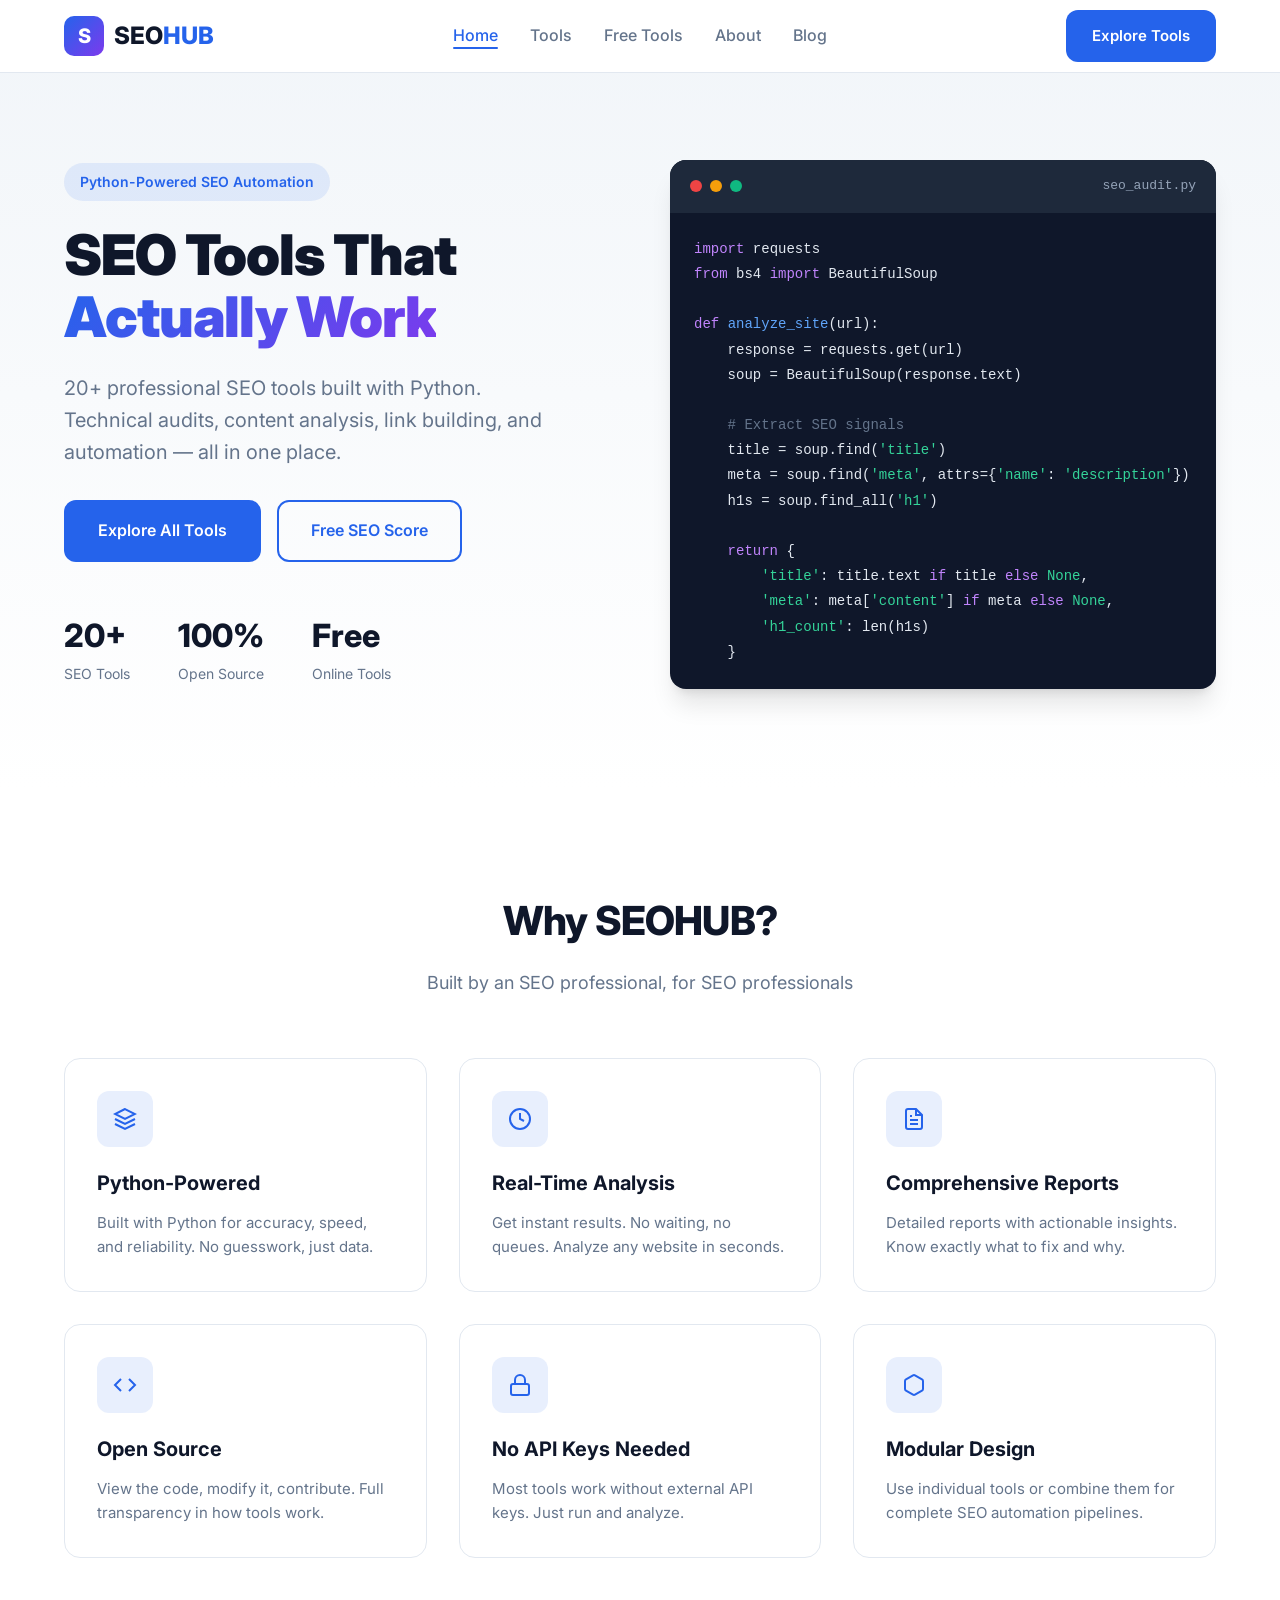
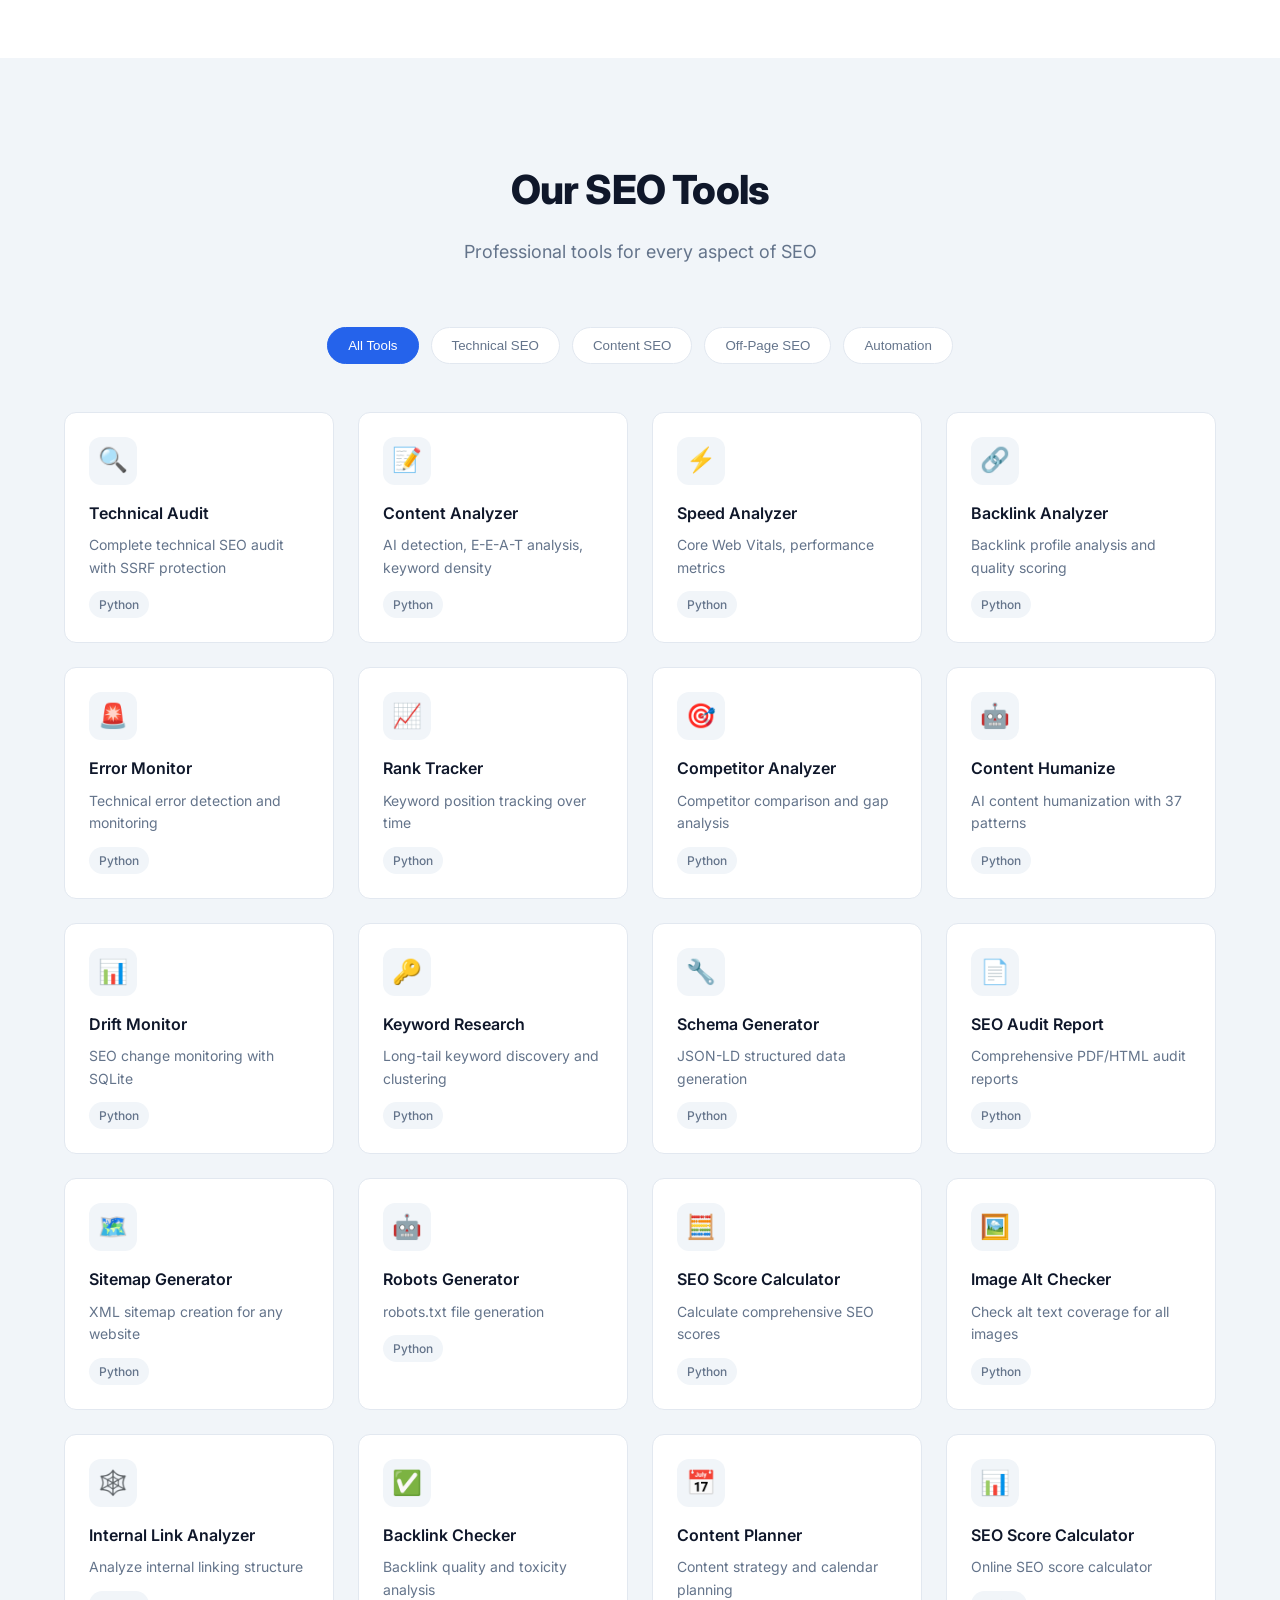
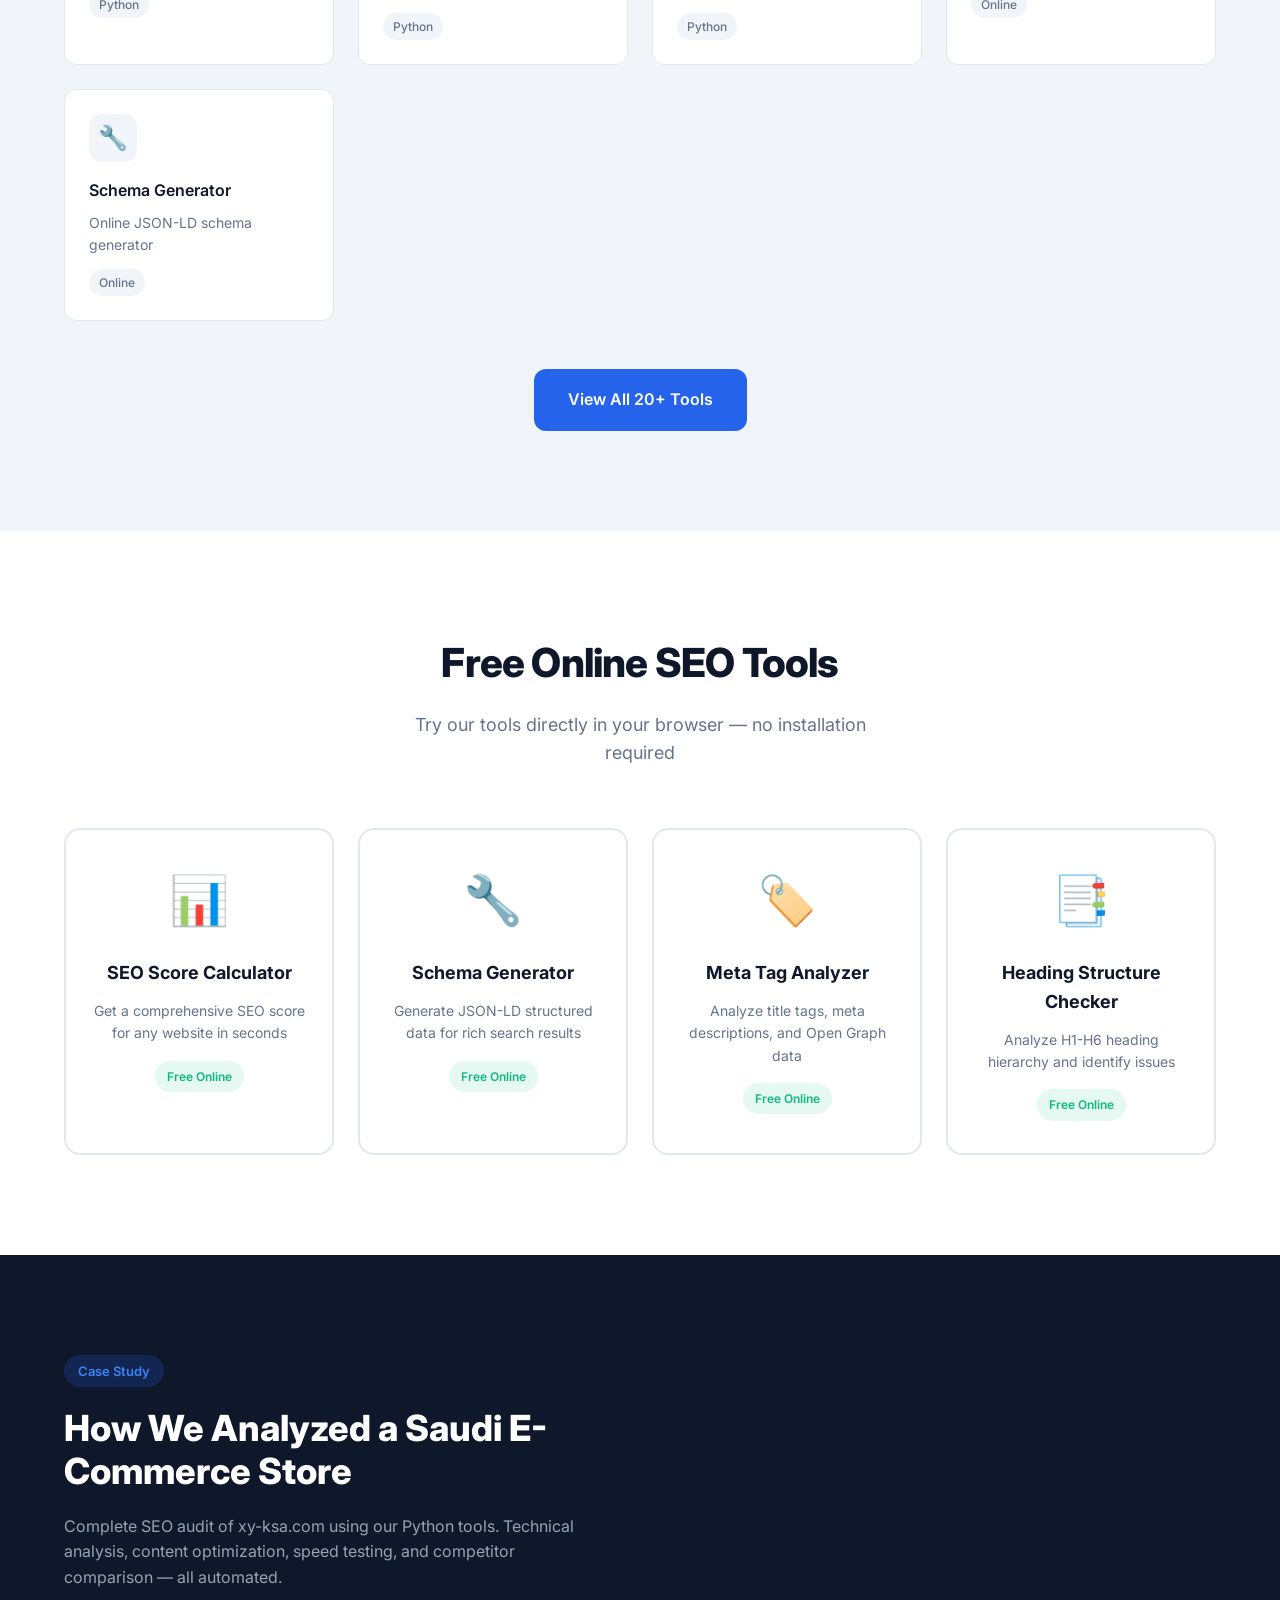
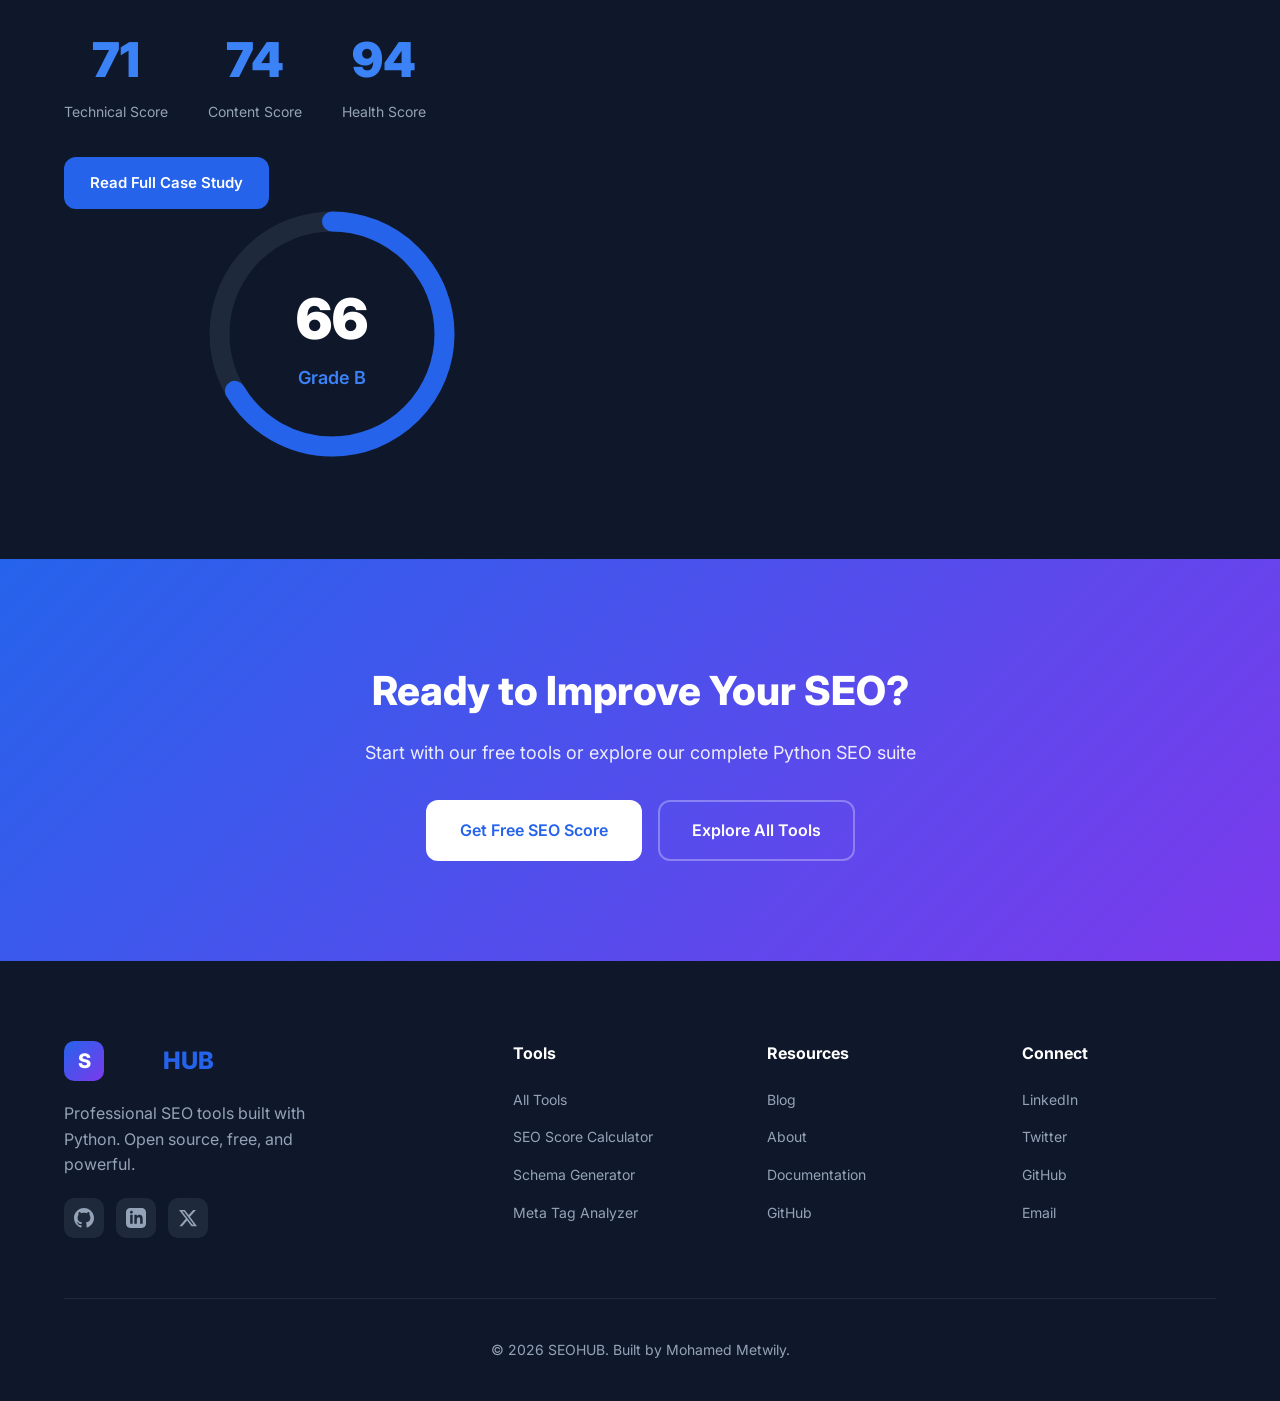
==== index.html @ c3970af4 "Initial commit: SEOHUB - Professional SEO Tools Website" ====
<!DOCTYPE html>
<html lang="en">
<head>
    <meta charset="UTF-8">
    <meta name="viewport" content="width=device-width, initial-scale=1.0">
    <title>SEOHUB - Professional SEO Tools & Automation</title>
    <meta name="description" content="20+ Python-powered SEO tools for technical audits, content analysis, link building, and automation. Free online SEO tools.">
    <link href="https://fonts.googleapis.com/css2?family=Inter:wght@300;400;500;600;700;800;900&display=swap" rel="stylesheet">
    <link rel="stylesheet" href="css/style.css">
</head>
<body>
    <!-- Header -->
    <header class="header">
        <div class="container">
            <nav class="nav">
                <a href="index.html" class="logo">
                    <span class="logo-icon">S</span>
                    <span class="logo-text">SEO<span class="logo-accent">HUB</span></span>
                </a>
                <ul class="nav-links">
                    <li><a href="index.html" class="active">Home</a></li>
                    <li><a href="tools.html">Tools</a></li>
                    <li><a href="tools/seo-score-calculator.html">Free Tools</a></li>
                    <li><a href="about.html">About</a></li>
                    <li><a href="blog.html">Blog</a></li>
                </ul>
                <div class="nav-cta">
                    <a href="tools.html" class="btn btn-primary">Explore Tools</a>
                </div>
                <button class="mobile-menu-btn" aria-label="Menu">
                    <span></span><span></span><span></span>
                </button>
            </nav>
        </div>
    </header>

    <!-- Hero Section -->
    <section class="hero">
        <div class="container">
            <div class="hero-content">
                <div class="hero-badge">Python-Powered SEO Automation</div>
                <h1>SEO Tools That <span class="gradient-text">Actually Work</span></h1>
                <p class="hero-subtitle">20+ professional SEO tools built with Python. Technical audits, content analysis, link building, and automation — all in one place.</p>
                <div class="hero-cta">
                    <a href="tools.html" class="btn btn-primary btn-lg">Explore All Tools</a>
                    <a href="tools/seo-score-calculator.html" class="btn btn-outline btn-lg">Free SEO Score</a>
                </div>
                <div class="hero-stats">
                    <div class="stat">
                        <span class="stat-number">20+</span>
                        <span class="stat-label">SEO Tools</span>
                    </div>
                    <div class="stat">
                        <span class="stat-number">100%</span>
                        <span class="stat-label">Open Source</span>
                    </div>
                    <div class="stat">
                        <span class="stat-number">Free</span>
                        <span class="stat-label">Online Tools</span>
                    </div>
                </div>
            </div>
            <div class="hero-visual">
                <div class="code-block">
                    <div class="code-header">
                        <span class="dot red"></span>
                        <span class="dot yellow"></span>
                        <span class="dot green"></span>
                        <span class="code-title">seo_audit.py</span>
                    </div>
                    <pre class="code-content"><code><span class="keyword">import</span> requests
<span class="keyword">from</span> bs4 <span class="keyword">import</span> BeautifulSoup

<span class="keyword">def</span> <span class="function">analyze_site</span>(url):
    response = requests.get(url)
    soup = BeautifulSoup(response.text)
    
    <span class="comment"># Extract SEO signals</span>
    title = soup.find(<span class="string">'title'</span>)
    meta = soup.find(<span class="string">'meta'</span>, attrs={<span class="string">'name'</span>: <span class="string">'description'</span>})
    h1s = soup.find_all(<span class="string">'h1'</span>)
    
    <span class="keyword">return</span> {
        <span class="string">'title'</span>: title.text <span class="keyword">if</span> title <span class="keyword">else</span> <span class="string">None</span>,
        <span class="string">'meta'</span>: meta[<span class="string">'content'</span>] <span class="keyword">if</span> meta <span class="keyword">else</span> <span class="string">None</span>,
        <span class="string">'h1_count'</span>: len(h1s)
    }</code></pre>
                </div>
            </div>
        </div>
    </section>

    <!-- Features Section -->
    <section class="features">
        <div class="container">
            <div class="section-header">
                <h2>Why SEOHUB?</h2>
                <p>Built by an SEO professional, for SEO professionals</p>
            </div>
            <div class="features-grid">
                <div class="feature-card">
                    <div class="feature-icon">
                        <svg width="24" height="24" viewBox="0 0 24 24" fill="none" stroke="currentColor" stroke-width="2"><path d="M12 2L2 7l10 5 10-5-10-5zM2 17l10 5 10-5M2 12l10 5 10-5"/></svg>
                    </div>
                    <h3>Python-Powered</h3>
                    <p>Built with Python for accuracy, speed, and reliability. No guesswork, just data.</p>
                </div>
                <div class="feature-card">
                    <div class="feature-icon">
                        <svg width="24" height="24" viewBox="0 0 24 24" fill="none" stroke="currentColor" stroke-width="2"><circle cx="12" cy="12" r="10"/><path d="M12 6v6l4 2"/></svg>
                    </div>
                    <h3>Real-Time Analysis</h3>
                    <p>Get instant results. No waiting, no queues. Analyze any website in seconds.</p>
                </div>
                <div class="feature-card">
                    <div class="feature-icon">
                        <svg width="24" height="24" viewBox="0 0 24 24" fill="none" stroke="currentColor" stroke-width="2"><path d="M14 2H6a2 2 0 0 0-2 2v16a2 2 0 0 0 2 2h12a2 2 0 0 0 2-2V8z"/><polyline points="14 2 14 8 20 8"/><line x1="16" y1="13" x2="8" y2="13"/><line x1="16" y1="17" x2="8" y2="17"/><polyline points="10 9 9 9 8 9"/></svg>
                    </div>
                    <h3>Comprehensive Reports</h3>
                    <p>Detailed reports with actionable insights. Know exactly what to fix and why.</p>
                </div>
                <div class="feature-card">
                    <div class="feature-icon">
                        <svg width="24" height="24" viewBox="0 0 24 24" fill="none" stroke="currentColor" stroke-width="2"><polyline points="16 18 22 12 16 6"/><polyline points="8 6 2 12 8 18"/></svg>
                    </div>
                    <h3>Open Source</h3>
                    <p>View the code, modify it, contribute. Full transparency in how tools work.</p>
                </div>
                <div class="feature-card">
                    <div class="feature-icon">
                        <svg width="24" height="24" viewBox="0 0 24 24" fill="none" stroke="currentColor" stroke-width="2"><rect x="3" y="11" width="18" height="11" rx="2" ry="2"/><path d="M7 11V7a5 5 0 0 1 10 0v4"/></svg>
                    </div>
                    <h3>No API Keys Needed</h3>
                    <p>Most tools work without external API keys. Just run and analyze.</p>
                </div>
                <div class="feature-card">
                    <div class="feature-icon">
                        <svg width="24" height="24" viewBox="0 0 24 24" fill="none" stroke="currentColor" stroke-width="2"><path d="M21 16V8a2 2 0 0 0-1-1.73l-7-4a2 2 0 0 0-2 0l-7 4A2 2 0 0 0 3 8v8a2 2 0 0 0 1 1.73l7 4a2 2 0 0 0 2 0l7-4A2 2 0 0 0 21 16z"/></svg>
                    </div>
                    <h3>Modular Design</h3>
                    <p>Use individual tools or combine them for complete SEO automation pipelines.</p>
                </div>
            </div>
        </div>
    </section>

    <!-- Tools Preview Section -->
    <section class="tools-preview">
        <div class="container">
            <div class="section-header">
                <h2>Our SEO Tools</h2>
                <p>Professional tools for every aspect of SEO</p>
            </div>
            <div class="tools-categories">
                <button class="category-btn active" data-category="all">All Tools</button>
                <button class="category-btn" data-category="technical">Technical SEO</button>
                <button class="category-btn" data-category="content">Content SEO</button>
                <button class="category-btn" data-category="offpage">Off-Page SEO</button>
                <button class="category-btn" data-category="automation">Automation</button>
            </div>
            <div class="tools-grid" id="toolsGrid">
                <!-- Tools will be populated by JS -->
            </div>
            <div class="tools-cta">
                <a href="tools.html" class="btn btn-primary btn-lg">View All 20+ Tools</a>
            </div>
        </div>
    </section>

    <!-- Free Tools Section -->
    <section class="free-tools">
        <div class="container">
            <div class="section-header">
                <h2>Free Online SEO Tools</h2>
                <p>Try our tools directly in your browser — no installation required</p>
            </div>
            <div class="free-tools-grid">
                <a href="tools/seo-score-calculator.html" class="free-tool-card">
                    <div class="free-tool-icon">📊</div>
                    <h3>SEO Score Calculator</h3>
                    <p>Get a comprehensive SEO score for any website in seconds</p>
                    <span class="free-badge">Free Online</span>
                </a>
                <a href="tools/schema-generator.html" class="free-tool-card">
                    <div class="free-tool-icon">🔧</div>
                    <h3>Schema Generator</h3>
                    <p>Generate JSON-LD structured data for rich search results</p>
                    <span class="free-badge">Free Online</span>
                </a>
                <a href="tools/meta-tag-analyzer.html" class="free-tool-card">
                    <div class="free-tool-icon">🏷️</div>
                    <h3>Meta Tag Analyzer</h3>
                    <p>Analyze title tags, meta descriptions, and Open Graph data</p>
                    <span class="free-badge">Free Online</span>
                </a>
                <a href="tools/heading-structure.html" class="free-tool-card">
                    <div class="free-tool-icon">📑</div>
                    <h3>Heading Structure Checker</h3>
                    <p>Analyze H1-H6 heading hierarchy and identify issues</p>
                    <span class="free-badge">Free Online</span>
                </a>
            </div>
        </div>
    </section>

    <!-- Case Study Section -->
    <section class="case-study">
        <div class="container">
            <div class="case-study-content">
                <div class="case-study-text">
                    <span class="case-study-badge">Case Study</span>
                    <h2>How We Analyzed a Saudi E-Commerce Store</h2>
                    <p>Complete SEO audit of xy-ksa.com using our Python tools. Technical analysis, content optimization, speed testing, and competitor comparison — all automated.</p>
                    <div class="case-study-results">
                        <div class="result">
                            <span class="result-score">71</span>
                            <span class="result-label">Technical Score</span>
                        </div>
                        <div class="result">
                            <span class="result-score">74</span>
                            <span class="result-label">Content Score</span>
                        </div>
                        <div class="result">
                            <span class="result-score">94</span>
                            <span class="result-label">Health Score</span>
                        </div>
                    </div>
                    <a href="blog/xy-ksa-case-study.html" class="btn btn-primary">Read Full Case Study</a>
                </div>
                <div class="case-study-visual">
                    <div class="score-circle">
                        <svg viewBox="0 0 100 100">
                            <circle cx="50" cy="50" r="45" class="score-bg"></circle>
                            <circle cx="50" cy="50" r="45" class="score-fill" style="stroke-dashoffset: 95"></circle>
                        </svg>
                        <div class="score-text">
                            <span class="score-number">66</span>
                            <span class="score-grade">Grade B</span>
                        </div>
                    </div>
                </div>
            </div>
        </div>
    </section>

    <!-- CTA Section -->
    <section class="cta-section">
        <div class="container">
            <h2>Ready to Improve Your SEO?</h2>
            <p>Start with our free tools or explore our complete Python SEO suite</p>
            <div class="cta-buttons">
                <a href="tools/seo-score-calculator.html" class="btn btn-white btn-lg">Get Free SEO Score</a>
                <a href="tools.html" class="btn btn-outline-white btn-lg">Explore All Tools</a>
            </div>
        </div>
    </section>

    <!-- Footer -->
    <footer class="footer">
        <div class="container">
            <div class="footer-grid">
                <div class="footer-brand">
                    <a href="index.html" class="logo">
                        <span class="logo-icon">S</span>
                        <span class="logo-text">SEO<span class="logo-accent">HUB</span></span>
                    </a>
                    <p>Professional SEO tools built with Python. Open source, free, and powerful.</p>
                    <div class="social-links">
                        <a href="#" aria-label="GitHub">
                            <svg width="20" height="20" viewBox="0 0 24 24" fill="currentColor"><path d="M12 0c-6.626 0-12 5.373-12 12 0 5.302 3.438 9.8 8.207 11.387.599.111.793-.261.793-.577v-2.234c-3.338.726-4.033-1.416-4.033-1.416-.546-1.387-1.333-1.756-1.333-1.756-1.089-.745.083-.729.083-.729 1.205.084 1.839 1.237 1.839 1.237 1.07 1.834 2.807 1.304 3.492.997.107-.775.418-1.305.762-1.604-2.665-.305-5.467-1.334-5.467-5.931 0-1.311.469-2.381 1.236-3.221-.124-.303-.535-1.524.117-3.176 0 0 1.008-.322 3.301 1.23.957-.266 1.983-.399 3.003-.404 1.02.005 2.047.138 3.006.404 2.291-1.552 3.297-1.23 3.297-1.23.653 1.653.242 2.874.118 3.176.77.84 1.235 1.911 1.235 3.221 0 4.609-2.807 5.624-5.479 5.921.43.372.823 1.102.823 2.222v3.293c0 .319.192.694.801.576 4.765-1.589 8.199-6.086 8.199-11.386 0-6.627-5.373-12-12-12z"/></svg>
                        </a>
                        <a href="#" aria-label="LinkedIn">
                            <svg width="20" height="20" viewBox="0 0 24 24" fill="currentColor"><path d="M19 0h-14c-2.761 0-5 2.239-5 5v14c0 2.761 2.239 5 5 5h14c2.762 0 5-2.239 5-5v-14c0-2.761-2.238-5-5-5zm-11 19h-3v-11h3v11zm-1.5-12.268c-.966 0-1.75-.79-1.75-1.764s.784-1.764 1.75-1.764 1.75.79 1.75 1.764-.783 1.764-1.75 1.764zm13.5 12.268h-3v-5.604c0-3.368-4-3.113-4 0v5.604h-3v-11h3v1.765c1.396-2.586 7-2.777 7 2.476v6.759z"/></svg>
                        </a>
                        <a href="#" aria-label="Twitter">
                            <svg width="20" height="20" viewBox="0 0 24 24" fill="currentColor"><path d="M18.244 2.25h3.308l-7.227 8.26 8.502 11.24H16.17l-5.214-6.817L4.99 21.75H1.68l7.73-8.835L1.254 2.25H8.08l4.713 6.231zm-1.161 17.52h1.833L7.084 4.126H5.117z"/></svg>
                        </a>
                    </div>
                </div>
                <div class="footer-links">
                    <h4>Tools</h4>
                    <ul>
                        <li><a href="tools.html">All Tools</a></li>
                        <li><a href="tools/seo-score-calculator.html">SEO Score Calculator</a></li>
                        <li><a href="tools/schema-generator.html">Schema Generator</a></li>
                        <li><a href="tools/meta-tag-analyzer.html">Meta Tag Analyzer</a></li>
                    </ul>
                </div>
                <div class="footer-links">
                    <h4>Resources</h4>
                    <ul>
                        <li><a href="blog.html">Blog</a></li>
                        <li><a href="about.html">About</a></li>
                        <li><a href="#">Documentation</a></li>
                        <li><a href="#">GitHub</a></li>
                    </ul>
                </div>
                <div class="footer-links">
                    <h4>Connect</h4>
                    <ul>
                        <li><a href="#">LinkedIn</a></li>
                        <li><a href="#">Twitter</a></li>
                        <li><a href="#">GitHub</a></li>
                        <li><a href="mailto:mmetwily1@gmail.com">Email</a></li>
                    </ul>
                </div>
            </div>
            <div class="footer-bottom">
                <p>&copy; 2026 SEOHUB. Built by Mohamed Metwily.</p>
            </div>
        </div>
    </footer>

    <script src="js/main.js"></script>
</body>
</html>
---- css/style.css ----
/* ============================================
   SEOHUB - Professional SEO Tools Website
   Design System: Modern, Clean, Professional
   ============================================ */

/* Reset & Base */
*, *::before, *::after { box-sizing: border-box; margin: 0; padding: 0; }

:root {
    --primary: #2563eb;
    --primary-dark: #1d4ed8;
    --primary-light: #3b82f6;
    --accent: #10b981;
    --accent-dark: #059669;
    --dark: #0f172a;
    --dark-2: #1e293b;
    --dark-3: #334155;
    --gray-1: #64748b;
    --gray-2: #94a3b8;
    --gray-3: #cbd5e1;
    --gray-4: #e2e8f0;
    --gray-5: #f1f5f9;
    --white: #ffffff;
    --danger: #ef4444;
    --warning: #f59e0b;
    --success: #10b981;
    --gradient-1: linear-gradient(135deg, #2563eb 0%, #7c3aed 100%);
    --gradient-2: linear-gradient(135deg, #10b981 0%, #06b6d4 100%);
    --shadow-sm: 0 1px 2px rgba(0,0,0,0.05);
    --shadow: 0 4px 6px -1px rgba(0,0,0,0.1), 0 2px 4px -2px rgba(0,0,0,0.1);
    --shadow-lg: 0 10px 15px -3px rgba(0,0,0,0.1), 0 4px 6px -4px rgba(0,0,0,0.1);
    --shadow-xl: 0 20px 25px -5px rgba(0,0,0,0.1), 0 8px 10px -6px rgba(0,0,0,0.1);
    --radius: 12px;
    --radius-lg: 16px;
    --radius-xl: 24px;
    --transition: all 0.3s ease;
}

html { scroll-behavior: smooth; }

body {
    font-family: 'Inter', -apple-system, BlinkMacSystemFont, sans-serif;
    font-size: 16px;
    line-height: 1.6;
    color: var(--dark);
    background: var(--white);
    -webkit-font-smoothing: antialiased;
}

.container {
    max-width: 1200px;
    margin: 0 auto;
    padding: 0 24px;
}

a { text-decoration: none; color: inherit; transition: var(--transition); }
ul { list-style: none; }

/* ============================================
   HEADER
   ============================================ */
.header {
    position: fixed;
    top: 0;
    left: 0;
    right: 0;
    z-index: 1000;
    background: rgba(255,255,255,0.95);
    backdrop-filter: blur(10px);
    border-bottom: 1px solid var(--gray-4);
}

.nav {
    display: flex;
    align-items: center;
    justify-content: space-between;
    height: 72px;
}

.logo {
    display: flex;
    align-items: center;
    gap: 10px;
    font-size: 24px;
    font-weight: 800;
}

.logo-icon {
    width: 40px;
    height: 40px;
    background: var(--gradient-1);
    color: white;
    border-radius: 10px;
    display: flex;
    align-items: center;
    justify-content: center;
    font-size: 20px;
}

.logo-text { color: var(--dark); }
.logo-accent { color: var(--primary); }

.nav-links {
    display: flex;
    gap: 32px;
}

.nav-links a {
    font-weight: 500;
    color: var(--gray-1);
    position: relative;
}

.nav-links a:hover,
.nav-links a.active { color: var(--primary); }

.nav-links a.active::after {
    content: '';
    position: absolute;
    bottom: -4px;
    left: 0;
    right: 0;
    height: 2px;
    background: var(--primary);
    border-radius: 2px;
}

.nav-cta { display: flex; gap: 12px; }

.mobile-menu-btn {
    display: none;
    flex-direction: column;
    gap: 5px;
    background: none;
    border: none;
    cursor: pointer;
    padding: 8px;
}

.mobile-menu-btn span {
    width: 24px;
    height: 2px;
    background: var(--dark);
    border-radius: 2px;
    transition: var(--transition);
}

/* ============================================
   BUTTONS
   ============================================ */
.btn {
    display: inline-flex;
    align-items: center;
    justify-content: center;
    gap: 8px;
    padding: 12px 24px;
    font-weight: 600;
    font-size: 15px;
    border-radius: var(--radius);
    cursor: pointer;
    transition: var(--transition);
    border: 2px solid transparent;
}

.btn-primary {
    background: var(--primary);
    color: white;
}

.btn-primary:hover {
    background: var(--primary-dark);
    transform: translateY(-2px);
    box-shadow: var(--shadow-lg);
}

.btn-outline {
    background: transparent;
    color: var(--primary);
    border-color: var(--primary);
}

.btn-outline:hover {
    background: var(--primary);
    color: white;
}

.btn-white {
    background: white;
    color: var(--primary);
}

.btn-white:hover {
    background: var(--gray-5);
    transform: translateY(-2px);
}

.btn-outline-white {
    background: transparent;
    color: white;
    border-color: rgba(255,255,255,0.3);
}

.btn-outline-white:hover {
    background: rgba(255,255,255,0.1);
    border-color: white;
}

.btn-lg { padding: 16px 32px; font-size: 16px; }
.btn-sm { padding: 8px 16px; font-size: 14px; }

/* ============================================
   HERO
   ============================================ */
.hero {
    padding: 160px 0 100px;
    background: linear-gradient(180deg, var(--gray-5) 0%, var(--white) 100%);
    overflow: hidden;
}

.hero .container {
    display: grid;
    grid-template-columns: 1fr 1fr;
    gap: 60px;
    align-items: center;
}

.hero-badge {
    display: inline-block;
    padding: 8px 16px;
    background: rgba(37,99,235,0.1);
    color: var(--primary);
    border-radius: 100px;
    font-size: 14px;
    font-weight: 600;
    margin-bottom: 24px;
}

.hero h1 {
    font-size: 56px;
    font-weight: 900;
    line-height: 1.1;
    letter-spacing: -0.02em;
    margin-bottom: 24px;
}

.gradient-text {
    background: var(--gradient-1);
    -webkit-background-clip: text;
    -webkit-text-fill-color: transparent;
    background-clip: text;
}

.hero-subtitle {
    font-size: 20px;
    color: var(--gray-1);
    margin-bottom: 32px;
    max-width: 500px;
}

.hero-cta {
    display: flex;
    gap: 16px;
    margin-bottom: 48px;
}

.hero-stats {
    display: flex;
    gap: 48px;
}

.stat { text-align: left; }
.stat-number {
    display: block;
    font-size: 32px;
    font-weight: 800;
    color: var(--dark);
}
.stat-label {
    font-size: 14px;
    color: var(--gray-1);
}

/* Code Block */
.code-block {
    background: var(--dark);
    border-radius: var(--radius-lg);
    overflow: hidden;
    box-shadow: var(--shadow-xl);
}

.code-header {
    display: flex;
    align-items: center;
    gap: 8px;
    padding: 16px 20px;
    background: var(--dark-2);
}

.dot {
    width: 12px;
    height: 12px;
    border-radius: 50%;
}
.dot.red { background: #ef4444; }
.dot.yellow { background: #f59e0b; }
.dot.green { background: #10b981; }

.code-title {
    margin-left: auto;
    color: var(--gray-2);
    font-size: 13px;
    font-family: 'Fira Code', monospace;
}

.code-content {
    padding: 24px;
    font-family: 'Fira Code', 'Consolas', monospace;
    font-size: 14px;
    line-height: 1.8;
    color: #e2e8f0;
    overflow-x: auto;
}

.keyword { color: #c084fc; }
.function { color: #60a5fa; }
.string { color: #34d399; }
.comment { color: #64748b; }

/* ============================================
   FEATURES
   ============================================ */
.features {
    padding: 100px 0;
}

.section-header {
    text-align: center;
    margin-bottom: 60px;
}

.section-header h2 {
    font-size: 40px;
    font-weight: 800;
    margin-bottom: 16px;
    letter-spacing: -0.02em;
}

.section-header p {
    font-size: 18px;
    color: var(--gray-1);
    max-width: 500px;
    margin: 0 auto;
}

.features-grid {
    display: grid;
    grid-template-columns: repeat(3, 1fr);
    gap: 32px;
}

.feature-card {
    padding: 32px;
    background: var(--white);
    border: 1px solid var(--gray-4);
    border-radius: var(--radius-lg);
    transition: var(--transition);
}

.feature-card:hover {
    border-color: var(--primary);
    box-shadow: var(--shadow-lg);
    transform: translateY(-4px);
}

.feature-icon {
    width: 56px;
    height: 56px;
    background: rgba(37,99,235,0.1);
    color: var(--primary);
    border-radius: var(--radius);
    display: flex;
    align-items: center;
    justify-content: center;
    margin-bottom: 20px;
}

.feature-card h3 {
    font-size: 20px;
    font-weight: 700;
    margin-bottom: 12px;
}

.feature-card p {
    color: var(--gray-1);
    font-size: 15px;
}

/* ============================================
   TOOLS PREVIEW
   ============================================ */
.tools-preview {
    padding: 100px 0;
    background: var(--gray-5);
}

.tools-categories {
    display: flex;
    justify-content: center;
    gap: 12px;
    margin-bottom: 48px;
    flex-wrap: wrap;
}

.category-btn {
    padding: 10px 20px;
    background: var(--white);
    border: 1px solid var(--gray-4);
    border-radius: 100px;
    font-weight: 500;
    color: var(--gray-1);
    cursor: pointer;
    transition: var(--transition);
}

.category-btn:hover,
.category-btn.active {
    background: var(--primary);
    color: white;
    border-color: var(--primary);
}

.tools-grid {
    display: grid;
    grid-template-columns: repeat(4, 1fr);
    gap: 24px;
    margin-bottom: 48px;
}

.tool-card {
    padding: 24px;
    background: var(--white);
    border: 1px solid var(--gray-4);
    border-radius: var(--radius);
    transition: var(--transition);
    cursor: pointer;
}

.tool-card:hover {
    border-color: var(--primary);
    box-shadow: var(--shadow);
    transform: translateY(-2px);
}

.tool-icon {
    width: 48px;
    height: 48px;
    background: var(--gray-5);
    border-radius: var(--radius);
    display: flex;
    align-items: center;
    justify-content: center;
    font-size: 24px;
    margin-bottom: 16px;
}

.tool-card h3 {
    font-size: 16px;
    font-weight: 600;
    margin-bottom: 8px;
}

.tool-card p {
    font-size: 14px;
    color: var(--gray-1);
    margin-bottom: 12px;
}

.tool-tag {
    display: inline-block;
    padding: 4px 10px;
    background: var(--gray-5);
    border-radius: 100px;
    font-size: 12px;
    font-weight: 500;
    color: var(--gray-1);
}

.tools-cta { text-align: center; }

/* ============================================
   FREE TOOLS
   ============================================ */
.free-tools {
    padding: 100px 0;
}

.free-tools-grid {
    display: grid;
    grid-template-columns: repeat(4, 1fr);
    gap: 24px;
}

.free-tool-card {
    padding: 32px 24px;
    background: var(--white);
    border: 2px solid var(--gray-4);
    border-radius: var(--radius-lg);
    text-align: center;
    transition: var(--transition);
    position: relative;
}

.free-tool-card:hover {
    border-color: var(--primary);
    box-shadow: var(--shadow-lg);
    transform: translateY(-4px);
}

.free-tool-icon {
    font-size: 48px;
    margin-bottom: 20px;
}

.free-tool-card h3 {
    font-size: 18px;
    font-weight: 700;
    margin-bottom: 12px;
}

.free-tool-card p {
    font-size: 14px;
    color: var(--gray-1);
    margin-bottom: 16px;
}

.free-badge {
    display: inline-block;
    padding: 6px 12px;
    background: rgba(16,185,129,0.1);
    color: var(--accent);
    border-radius: 100px;
    font-size: 12px;
    font-weight: 600;
}

/* ============================================
   CASE STUDY
   ============================================ */
.case-study {
    padding: 100px 0;
    background: var(--dark);
    color: white;
}

.case-study .container {
    display: grid;
    grid-template-columns: 1fr 1fr;
    gap: 80px;
    align-items: center;
}

.case-study-badge {
    display: inline-block;
    padding: 6px 14px;
    background: rgba(37,99,235,0.2);
    color: var(--primary-light);
    border-radius: 100px;
    font-size: 13px;
    font-weight: 600;
    margin-bottom: 20px;
}

.case-study h2 {
    font-size: 36px;
    font-weight: 800;
    margin-bottom: 20px;
    line-height: 1.2;
}

.case-study p {
    color: var(--gray-2);
    font-size: 16px;
    margin-bottom: 32px;
}

.case-study-results {
    display: flex;
    gap: 40px;
    margin-bottom: 32px;
}

.result { text-align: center; }
.result-score {
    display: block;
    font-size: 48px;
    font-weight: 900;
    color: var(--primary-light);
}
.result-label {
    font-size: 14px;
    color: var(--gray-2);
}

/* Score Circle */
.score-circle {
    position: relative;
    width: 250px;
    height: 250px;
    margin: 0 auto;
}

.score-circle svg {
    width: 100%;
    height: 100%;
    transform: rotate(-90deg);
}

.score-bg {
    fill: none;
    stroke: var(--dark-2);
    stroke-width: 8;
}

.score-fill {
    fill: none;
    stroke: var(--primary);
    stroke-width: 8;
    stroke-linecap: round;
    stroke-dasharray: 283;
    transition: stroke-dashoffset 1s ease;
}

.score-text {
    position: absolute;
    top: 50%;
    left: 50%;
    transform: translate(-50%, -50%);
    text-align: center;
}

.score-number {
    display: block;
    font-size: 56px;
    font-weight: 900;
    color: white;
}

.score-grade {
    font-size: 18px;
    color: var(--primary-light);
    font-weight: 600;
}

/* ============================================
   CTA SECTION
   ============================================ */
.cta-section {
    padding: 100px 0;
    background: var(--gradient-1);
    color: white;
    text-align: center;
}

.cta-section h2 {
    font-size: 40px;
    font-weight: 800;
    margin-bottom: 16px;
}

.cta-section p {
    font-size: 18px;
    opacity: 0.9;
    margin-bottom: 32px;
}

.cta-buttons {
    display: flex;
    justify-content: center;
    gap: 16px;
}

/* ============================================
   FOOTER
   ============================================ */
.footer {
    padding: 80px 0 40px;
    background: var(--dark);
    color: white;
}

.footer-grid {
    display: grid;
    grid-template-columns: 2fr 1fr 1fr 1fr;
    gap: 60px;
    margin-bottom: 60px;
}

.footer-brand p {
    color: var(--gray-2);
    margin: 20px 0;
    max-width: 300px;
}

.social-links {
    display: flex;
    gap: 12px;
}

.social-links a {
    width: 40px;
    height: 40px;
    background: var(--dark-2);
    border-radius: 10px;
    display: flex;
    align-items: center;
    justify-content: center;
    color: var(--gray-2);
    transition: var(--transition);
}

.social-links a:hover {
    background: var(--primary);
    color: white;
}

.footer-links h4 {
    font-size: 16px;
    font-weight: 700;
    margin-bottom: 20px;
}

.footer-links ul { display: flex; flex-direction: column; gap: 12px; }

.footer-links a {
    color: var(--gray-2);
    font-size: 14px;
}

.footer-links a:hover { color: white; }

.footer-bottom {
    padding-top: 40px;
    border-top: 1px solid var(--dark-2);
    text-align: center;
}

.footer-bottom p {
    color: var(--gray-2);
    font-size: 14px;
}

/* ============================================
   RESPONSIVE
   ============================================ */
@media (max-width: 1024px) {
    .hero .container { grid-template-columns: 1fr; }
    .hero-visual { display: none; }
    .hero h1 { font-size: 44px; }
    .features-grid { grid-template-columns: repeat(2, 1fr); }
    .tools-grid { grid-template-columns: repeat(2, 1fr); }
    .free-tools-grid { grid-template-columns: repeat(2, 1fr); }
    .case-study .container { grid-template-columns: 1fr; }
    .footer-grid { grid-template-columns: repeat(2, 1fr); }
}

@media (max-width: 768px) {
    .nav-links { display: none; }
    .nav-cta { display: none; }
    .mobile-menu-btn { display: flex; }
    .hero { padding: 120px 0 60px; }
    .hero h1 { font-size: 36px; }
    .hero-subtitle { font-size: 18px; }
    .hero-cta { flex-direction: column; }
    .hero-stats { flex-direction: column; gap: 24px; }
    .features-grid { grid-template-columns: 1fr; }
    .tools-grid { grid-template-columns: 1fr; }
    .free-tools-grid { grid-template-columns: 1fr; }
    .section-header h2 { font-size: 32px; }
    .cta-section h2 { font-size: 32px; }
    .cta-buttons { flex-direction: column; }
    .footer-grid { grid-template-columns: 1fr; gap: 40px; }
}

/* ============================================
   UTILITY CLASSES
   ============================================ */
.text-center { text-align: center; }
.text-primary { color: var(--primary); }
.text-accent { color: var(--accent); }
.mb-0 { margin-bottom: 0; }
.mt-0 { margin-top: 0; }
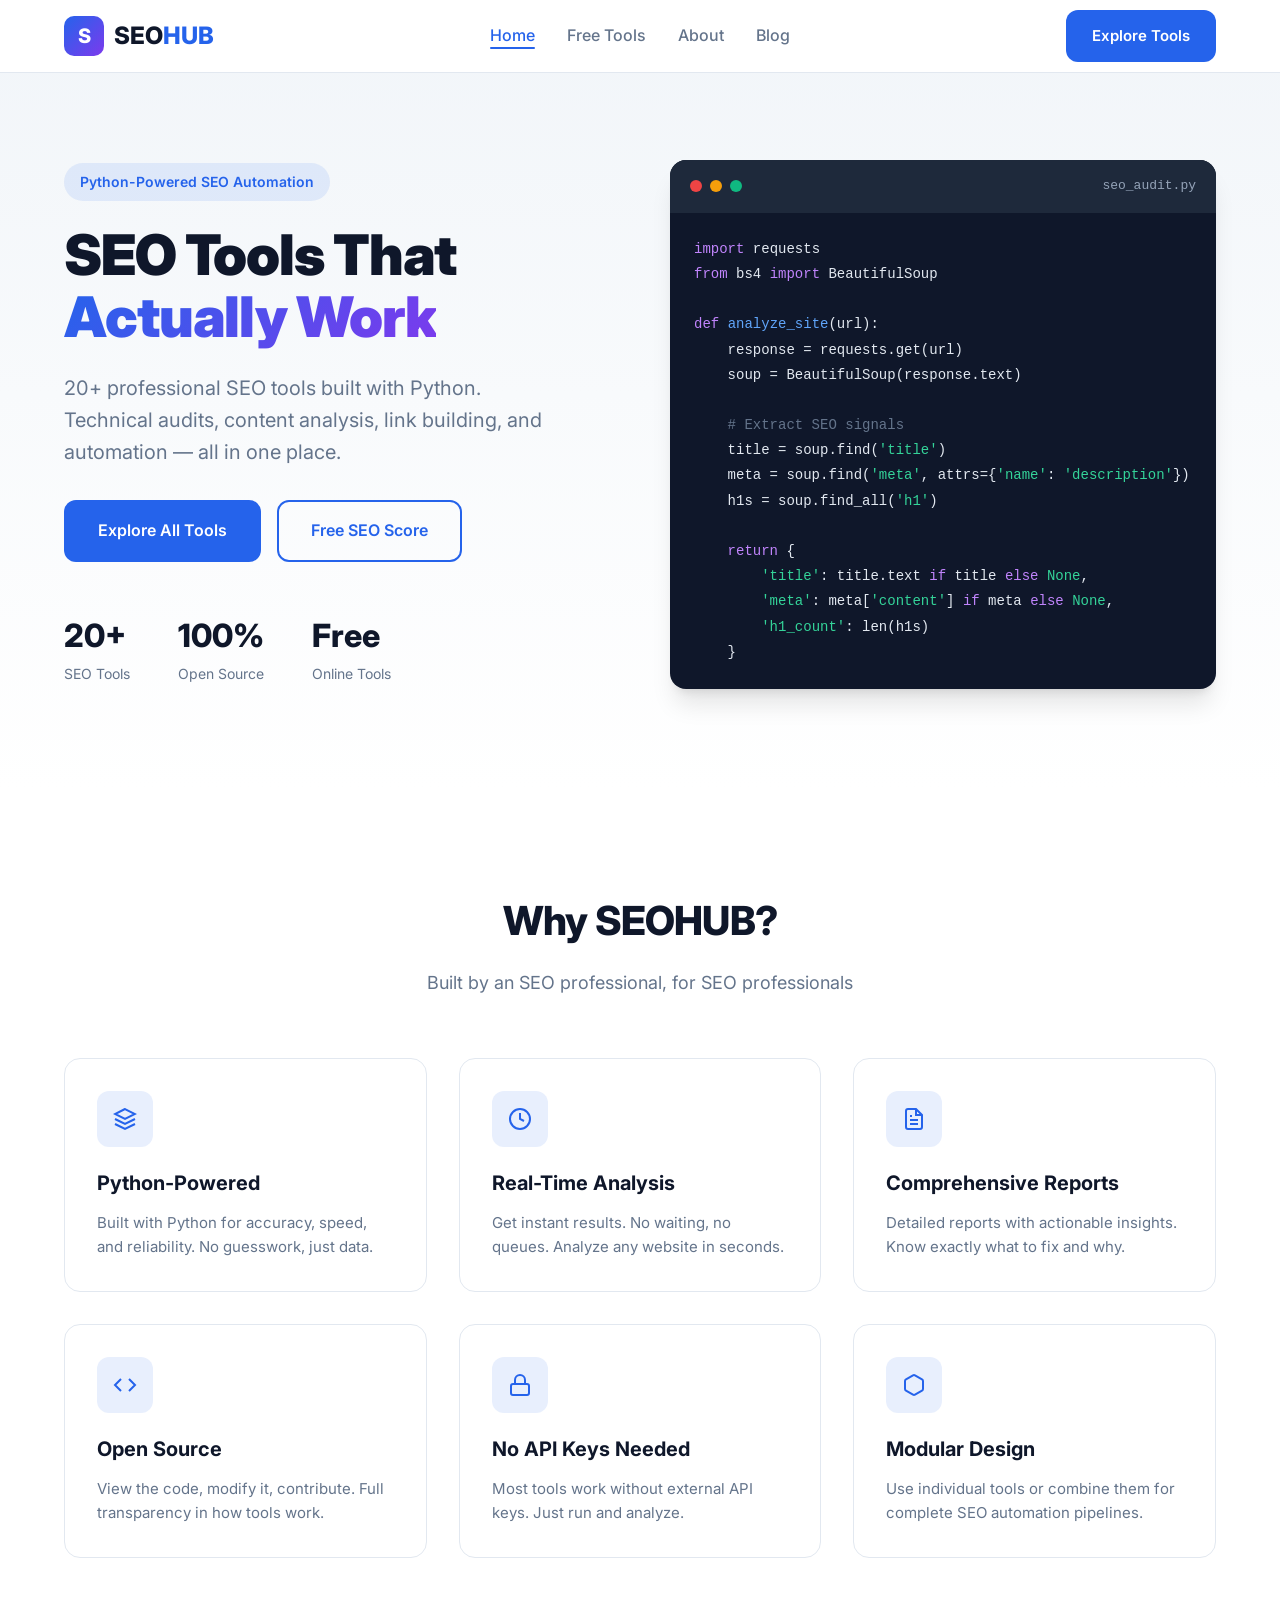
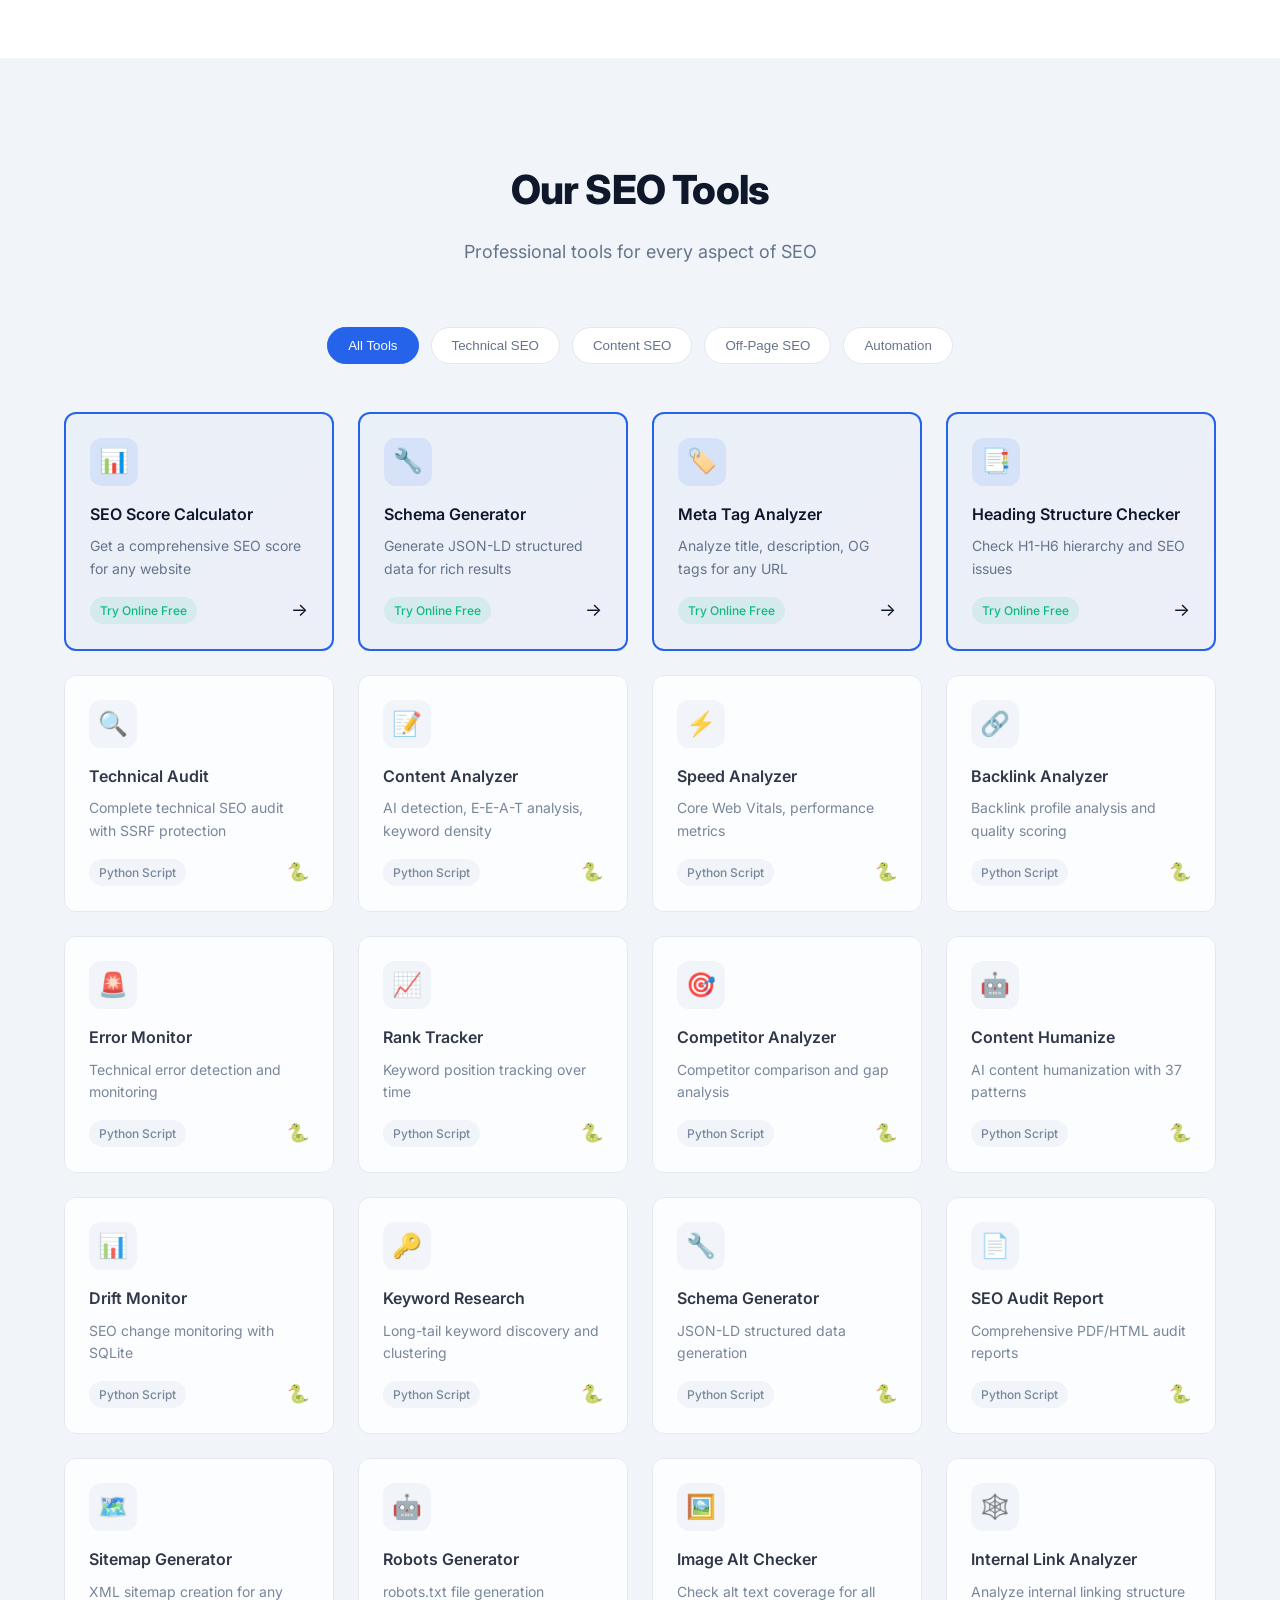
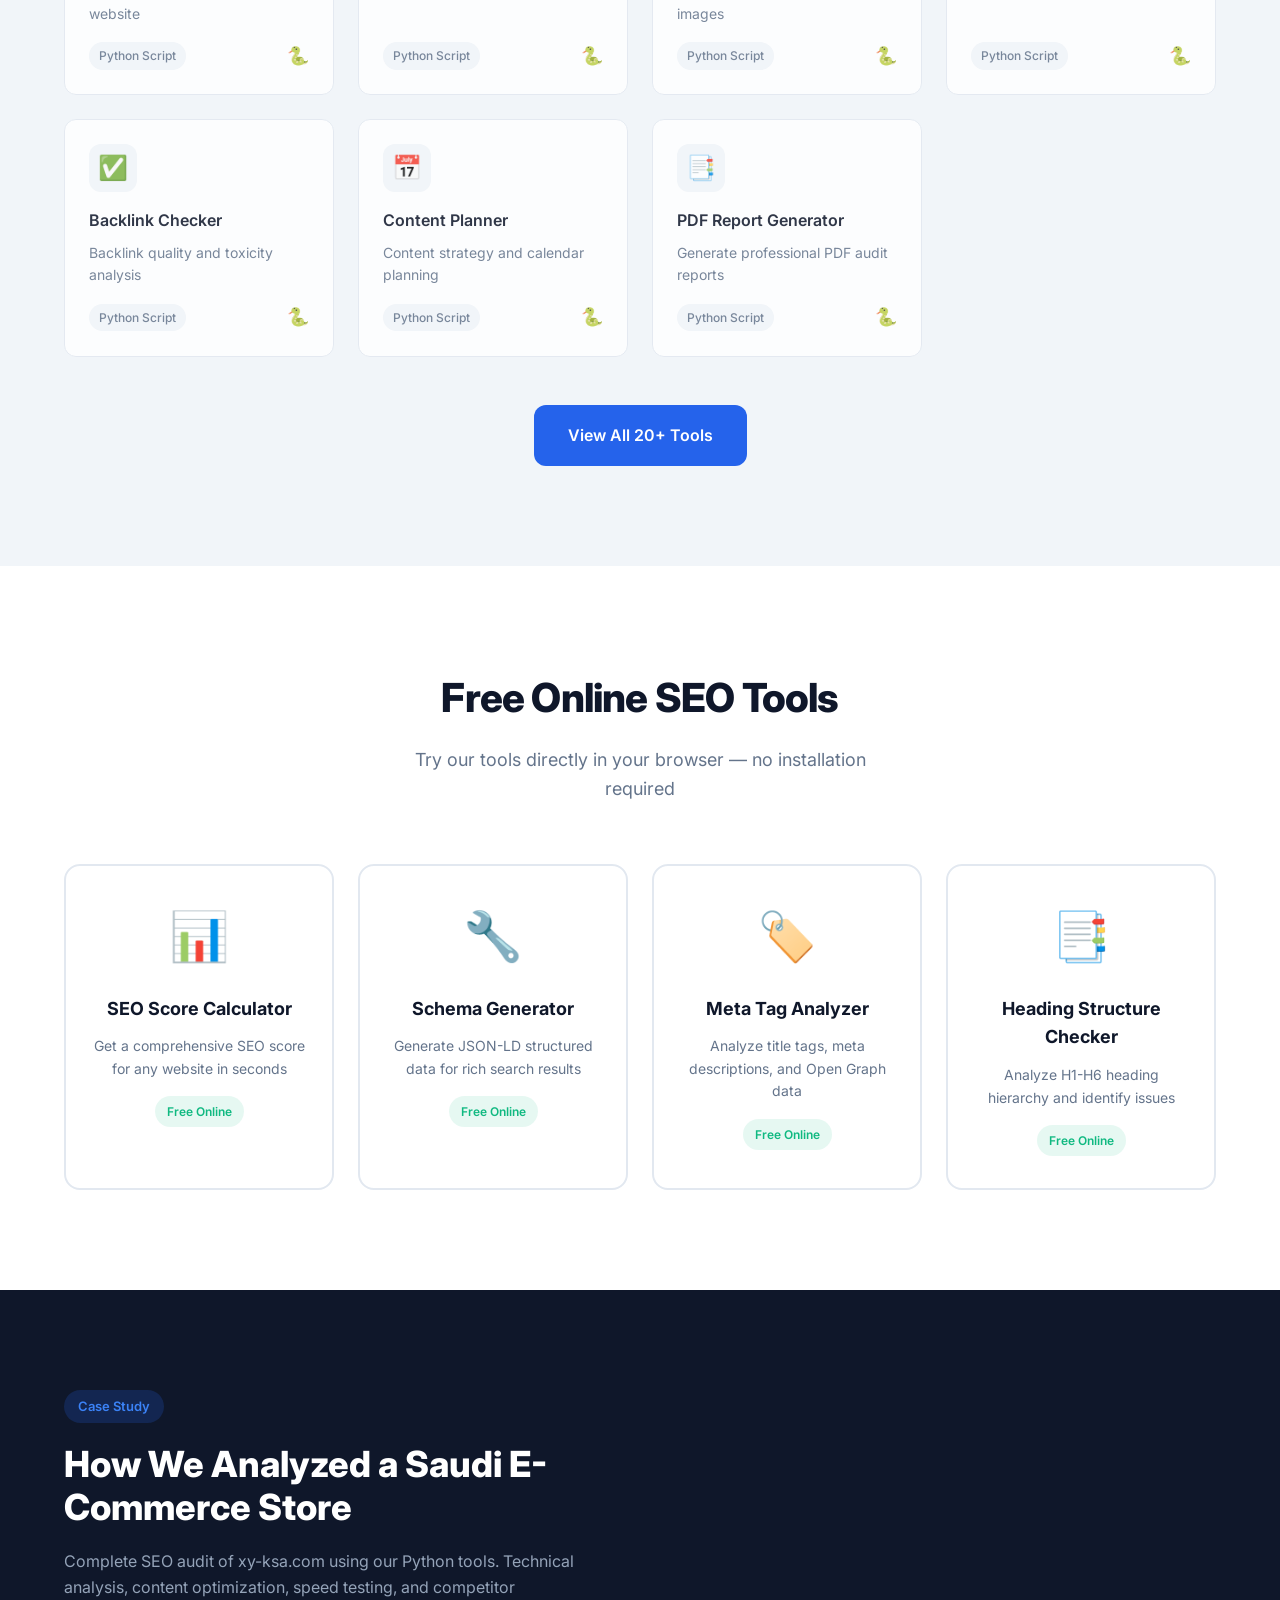
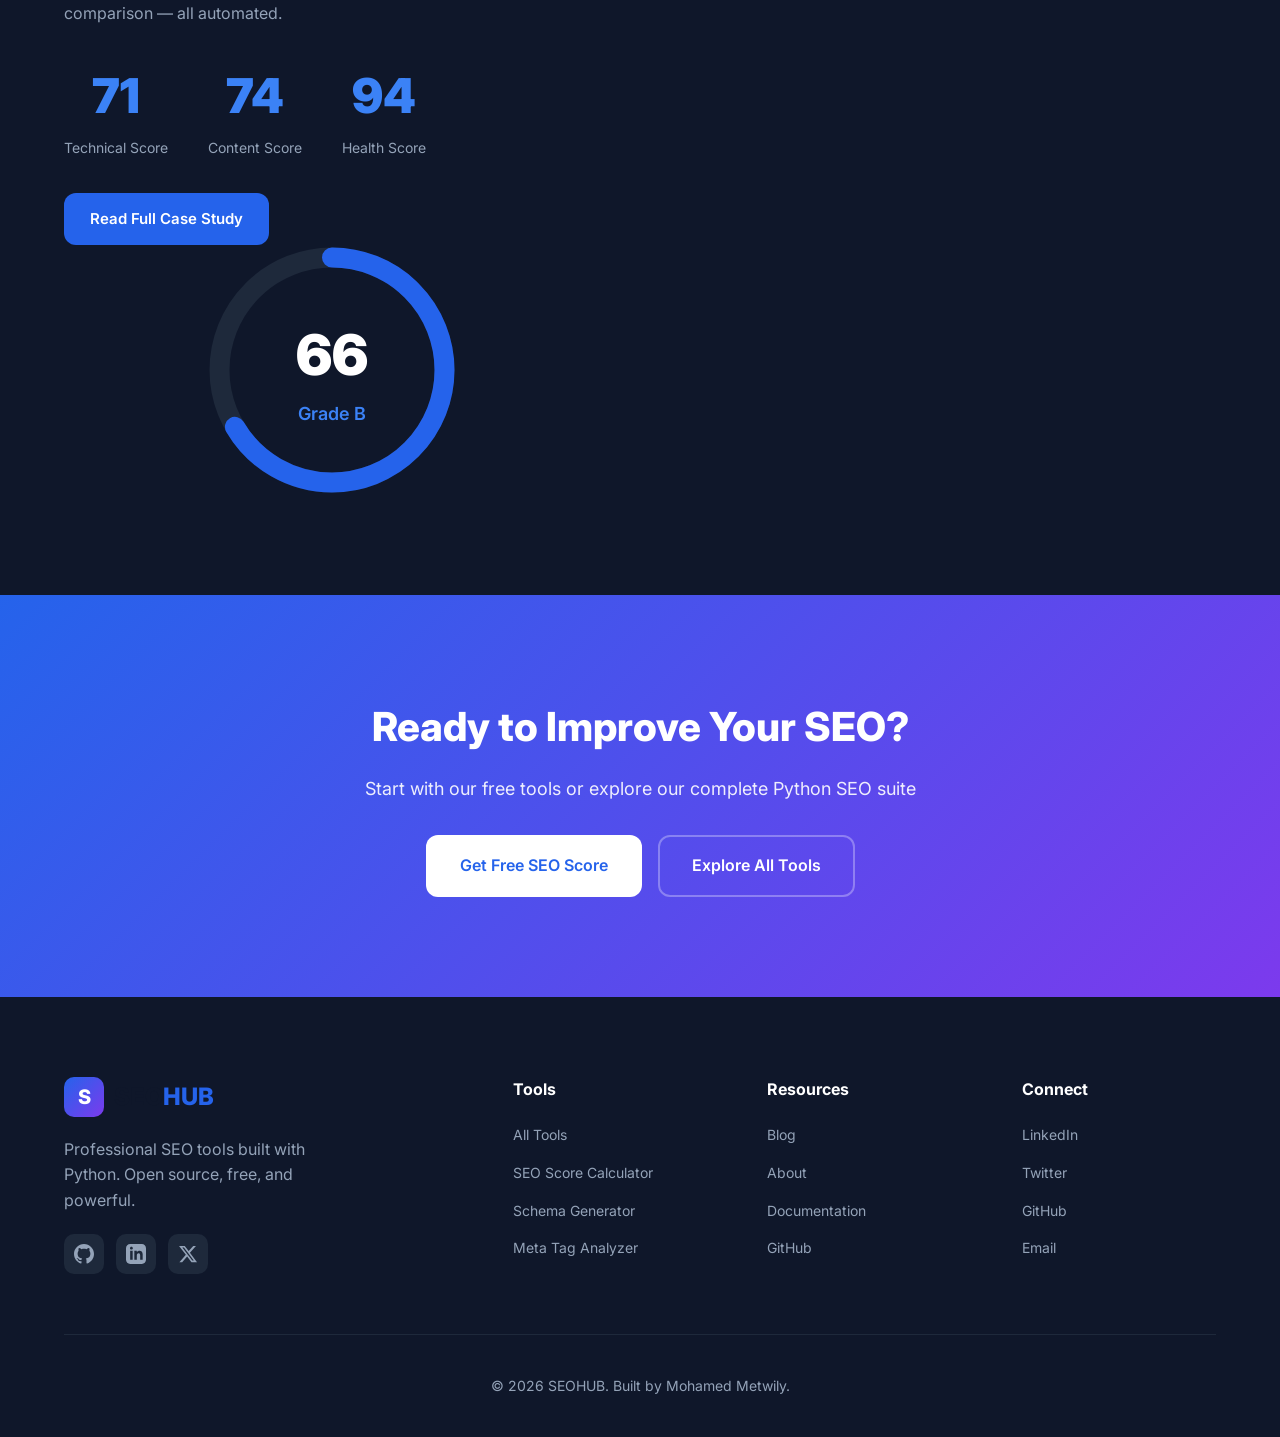
==== commit d0335845: "Complete rebuild: tools.html with all 4 tools embedded, updated all navigation" ====
--- a/index.html
+++ b/index.html
@@ -19,8 +19,7 @@
                 </a>
                 <ul class="nav-links">
                     <li><a href="index.html" class="active">Home</a></li>
-                    <li><a href="tools.html">Tools</a></li>
-                    <li><a href="tools/seo-score-calculator.html">Free Tools</a></li>
+                    <li><a href="tools.html">Free Tools</a></li>
                     <li><a href="about.html">About</a></li>
                     <li><a href="blog.html">Blog</a></li>
                 </ul>
@@ -175,25 +174,25 @@
                 <p>Try our tools directly in your browser — no installation required</p>
             </div>
             <div class="free-tools-grid">
-                <a href="tools/seo-score-calculator.html" class="free-tool-card">
+                <a href="tools.html" class="free-tool-card">
                     <div class="free-tool-icon">📊</div>
                     <h3>SEO Score Calculator</h3>
                     <p>Get a comprehensive SEO score for any website in seconds</p>
                     <span class="free-badge">Free Online</span>
                 </a>
-                <a href="tools/schema-generator.html" class="free-tool-card">
+                <a href="tools.html" class="free-tool-card">
                     <div class="free-tool-icon">🔧</div>
                     <h3>Schema Generator</h3>
                     <p>Generate JSON-LD structured data for rich search results</p>
                     <span class="free-badge">Free Online</span>
                 </a>
-                <a href="tools/meta-tag-analyzer.html" class="free-tool-card">
+                <a href="tools.html" class="free-tool-card">
                     <div class="free-tool-icon">🏷️</div>
                     <h3>Meta Tag Analyzer</h3>
                     <p>Analyze title tags, meta descriptions, and Open Graph data</p>
                     <span class="free-badge">Free Online</span>
                 </a>
-                <a href="tools/heading-structure.html" class="free-tool-card">
+                <a href="tools.html" class="free-tool-card">
                     <div class="free-tool-icon">📑</div>
                     <h3>Heading Structure Checker</h3>
                     <p>Analyze H1-H6 heading hierarchy and identify issues</p>
@@ -249,7 +248,7 @@
             <h2>Ready to Improve Your SEO?</h2>
             <p>Start with our free tools or explore our complete Python SEO suite</p>
             <div class="cta-buttons">
-                <a href="tools/seo-score-calculator.html" class="btn btn-white btn-lg">Get Free SEO Score</a>
+                <a href="tools.html" class="btn btn-white btn-lg">Get Free SEO Score</a>
                 <a href="tools.html" class="btn btn-outline-white btn-lg">Explore All Tools</a>
             </div>
         </div>
--- a/css/style.css
+++ b/css/style.css
@@ -443,12 +443,36 @@
     border-radius: var(--radius);
     transition: var(--transition);
     cursor: pointer;
+    text-decoration: none;
+    color: inherit;
+    display: flex;
+    flex-direction: column;
 }
 
 .tool-card:hover {
     border-color: var(--primary);
     box-shadow: var(--shadow);
     transform: translateY(-2px);
+}
+
+.tool-card.online-tool {
+    border: 2px solid var(--primary);
+    background: linear-gradient(135deg, rgba(37,99,235,0.03) 0%, rgba(124,58,237,0.03) 100%);
+}
+
+.tool-card.online-tool:hover {
+    border-color: var(--accent);
+    box-shadow: 0 0 0 4px rgba(16,185,129,0.1);
+    background: linear-gradient(135deg, rgba(37,99,235,0.06) 0%, rgba(124,58,237,0.06) 100%);
+}
+
+.tool-card.python-tool {
+    opacity: 0.85;
+}
+
+.tool-card.python-tool:hover {
+    opacity: 1;
+    border-color: var(--gray-2);
 }
 
 .tool-icon {
@@ -463,6 +487,10 @@
     margin-bottom: 16px;
 }
 
+.tool-card.online-tool .tool-icon {
+    background: rgba(37,99,235,0.1);
+}
+
 .tool-card h3 {
     font-size: 16px;
     font-weight: 600;
@@ -472,17 +500,42 @@
 .tool-card p {
     font-size: 14px;
     color: var(--gray-1);
-    margin-bottom: 12px;
+    margin-bottom: 16px;
+    flex: 1;
+}
+
+.tool-footer {
+    display: flex;
+    justify-content: space-between;
+    align-items: center;
 }
 
 .tool-tag {
     display: inline-block;
     padding: 4px 10px;
-    background: var(--gray-5);
     border-radius: 100px;
     font-size: 12px;
     font-weight: 500;
+}
+
+.tool-tag.online {
+    background: rgba(16,185,129,0.1);
+    color: var(--accent);
+}
+
+.tool-tag.python {
+    background: var(--gray-5);
     color: var(--gray-1);
+}
+
+.tool-arrow {
+    font-size: 18px;
+    transition: var(--transition);
+}
+
+.tool-card.online-tool:hover .tool-arrow {
+    transform: translateX(4px);
+    color: var(--accent);
 }
 
 .tools-cta { text-align: center; }
